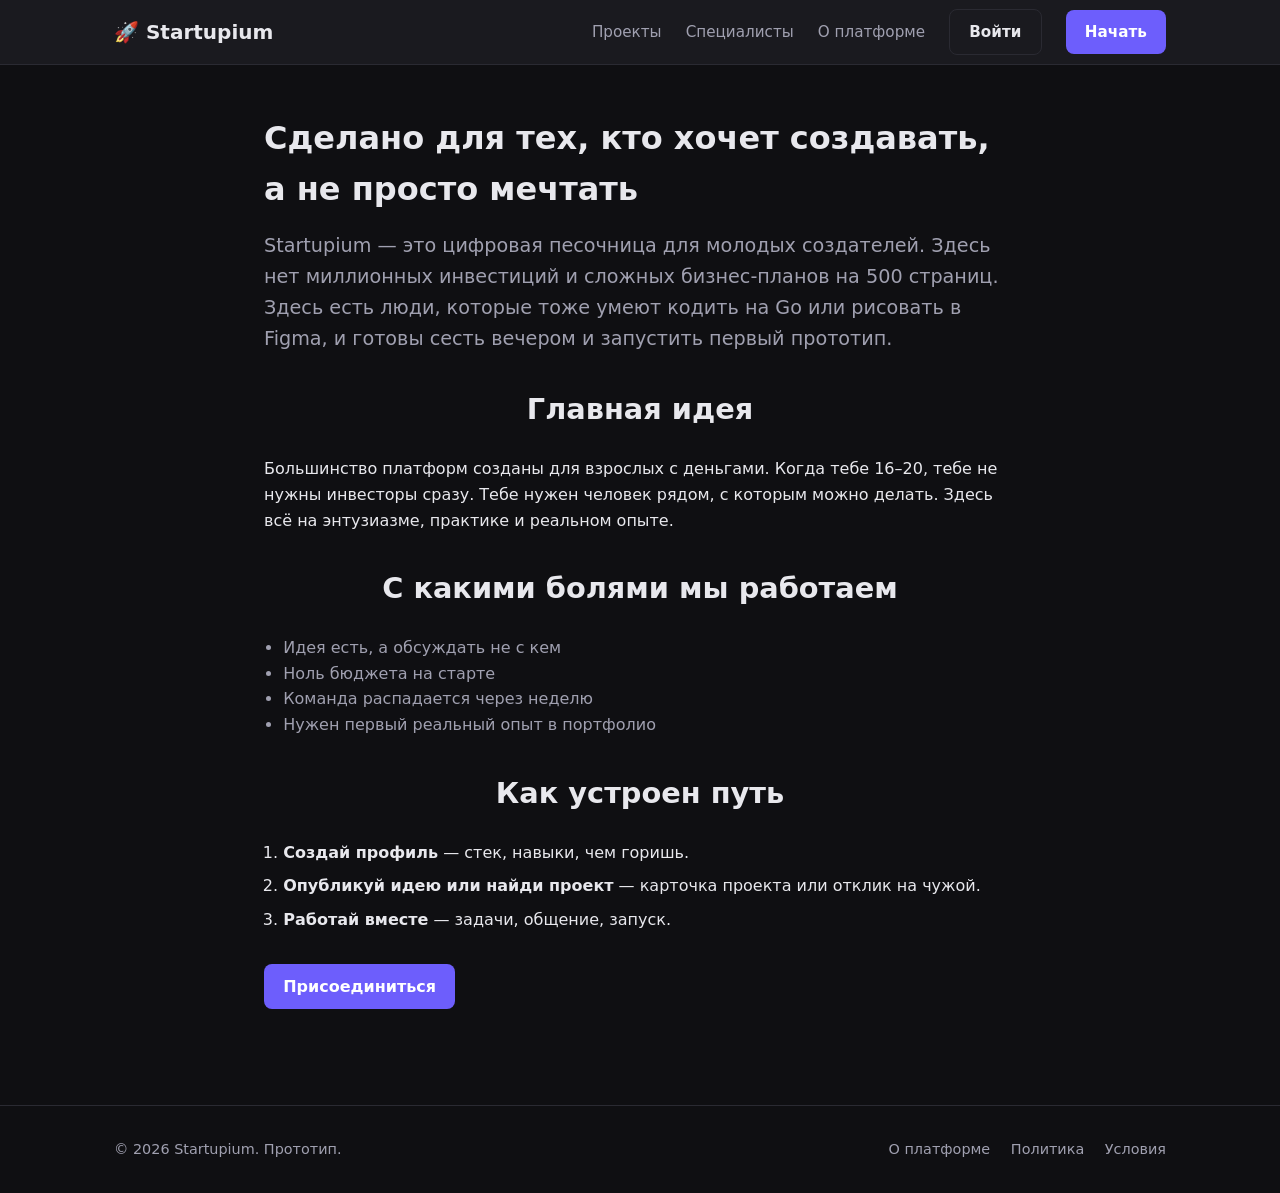
==== about.html @ 079ad67d "Add Startupium prototype website" ====
<!DOCTYPE html>
<html lang="ru">
<head>
  <meta charset="UTF-8">
  <meta name="viewport" content="width=device-width, initial-scale=1.0">
  <title>О платформе — Startupium</title>
  <link rel="stylesheet" href="styles.css">
</head>
<body>
  <header>
    <nav class="container">
      <a href="index.html" class="logo">🚀 Startupium</a>
      <div class="nav-links">
        <a href="startups.html">Проекты</a>
        <a href="developers.html">Специалисты</a>
        <a href="about.html">О платформе</a>
        <a href="login.html" class="btn-outline">Войти</a>
        <a href="register.html" class="btn">Начать</a>
      </div>
    </nav>
  </header>

  <main class="container" style="padding: 3rem 1.5rem; max-width: 800px;">
    <h1>Сделано для тех, кто хочет создавать, а не просто мечтать</h1>
    <p style="font-size: 1.2rem; color: var(--muted); margin: 1rem 0 2rem;">
      Startupium — это цифровая песочница для молодых создателей. Здесь нет миллионных инвестиций и сложных бизнес-планов на 500 страниц. Здесь есть люди, которые тоже умеют кодить на Go или рисовать в Figma, и готовы сесть вечером и запустить первый прототип.
    </p>

    <h2>Главная идея</h2>
    <p>Большинство платформ созданы для взрослых с деньгами. Когда тебе 16–20, тебе не нужны инвесторы сразу. Тебе нужен человек рядом, с которым можно делать. Здесь всё на энтузиазме, практике и реальном опыте.</p>

    <h2 style="margin-top: 2rem;">С какими болями мы работаем</h2>
    <ul style="margin: 1rem 0 2rem 1.2rem; color: var(--muted);">
      <li>Идея есть, а обсуждать не с кем</li>
      <li>Ноль бюджета на старте</li>
      <li>Команда распадается через неделю</li>
      <li>Нужен первый реальный опыт в портфолио</li>
    </ul>

    <h2>Как устроен путь</h2>
    <ol style="margin: 1rem 0 2rem 1.2rem;">
      <li style="margin-bottom: 0.5rem;"><strong>Создай профиль</strong> — стек, навыки, чем горишь.</li>
      <li style="margin-bottom: 0.5rem;"><strong>Опубликуй идею или найди проект</strong> — карточка проекта или отклик на чужой.</li>
      <li><strong>Работай вместе</strong> — задачи, общение, запуск.</li>
    </ol>

    <p style="margin-top: 2rem;"><a href="register.html" class="btn">Присоединиться</a></p>
  </main>

  <footer>
    <div class="container">
      <p>© 2026 Startupium. Прототип.</p>
      <div>
        <a href="about.html">О платформе</a>
        <a href="#">Политика</a>
        <a href="#">Условия</a>
      </div>
    </div>
  </footer>
</body>
</html>
---- styles.css ----
:root {
  --bg: #0f0f12;
  --surface: #1a1a1f;
  --text: #e8e8ed;
  --muted: #a0a0b0;
  --accent: #6d5efc;
  --accent-hover: #8577ff;
  --border: #2a2a32;
}

* { box-sizing: border-box; margin: 0; padding: 0; }
body {
  font-family: system-ui, -apple-system, BlinkMacSystemFont, "Segoe UI", Roboto, sans-serif;
  background: var(--bg);
  color: var(--text);
  line-height: 1.6;
}
.container { max-width: 1100px; margin: 0 auto; padding: 0 1.5rem; }
a { color: var(--accent); text-decoration: none; }
a:hover { color: var(--accent-hover); }

header {
  background: var(--surface);
  border-bottom: 1px solid var(--border);
  position: sticky; top: 0; z-index: 100;
}
nav {
  display: flex; justify-content: space-between; align-items: center;
  height: 64px;
}
.logo { font-weight: 700; font-size: 1.25rem; color: var(--text); }
.nav-links { display: flex; gap: 1.5rem; align-items: center; }
.nav-links a { color: var(--muted); font-size: 0.95rem; }
.nav-links a:hover { color: var(--text); }

.btn, .btn-outline {
  display: inline-block; padding: 0.6rem 1.2rem; border-radius: 8px;
  font-weight: 600; transition: all 0.2s;
}
.btn { background: var(--accent); color: white !important; }
.btn:hover { background: var(--accent-hover); }
.btn-outline { border: 1px solid var(--border); color: var(--text) !important; }
.btn-outline:hover { border-color: var(--accent); }

.hero {
  padding: 5rem 0 3rem;
  text-align: center;
}
.hero h1 { font-size: 3rem; line-height: 1.1; margin-bottom: 1rem; }
.hero p { font-size: 1.2rem; color: var(--muted); max-width: 600px; margin: 0 auto 2rem; }
.hero-actions { display: flex; gap: 1rem; justify-content: center; }

.features, .preview { padding: 3rem 0; }
h2 { font-size: 1.8rem; margin-bottom: 1.5rem; text-align: center; }
.grid { display: grid; grid-template-columns: repeat(auto-fit, minmax(280px, 1fr)); gap: 1.5rem; }
.card, .project-card {
  background: var(--surface);
  border: 1px solid var(--border);
  border-radius: 12px;
  padding: 1.5rem;
}
.card h3 { margin-bottom: 0.5rem; }
.cards-grid { display: grid; grid-template-columns: repeat(auto-fit, minmax(300px, 1fr)); gap: 1.5rem; }
.project-card { position: relative; }
.badge { position: absolute; top: 1rem; right: 1rem; background: var(--accent); color: white; font-size: 0.75rem; padding: 0.2rem 0.6rem; border-radius: 999px; }
.tags { display: flex; gap: 0.5rem; margin: 1rem 0; flex-wrap: wrap; }
.tags span { background: #2a2a32; padding: 0.2rem 0.6rem; border-radius: 6px; font-size: 0.8rem; color: var(--muted); }
.link { font-weight: 600; }

footer {
  border-top: 1px solid var(--border);
  padding: 2rem 0;
  margin-top: 3rem;
  color: var(--muted);
  font-size: 0.9rem;
}
footer .container { display: flex; justify-content: space-between; align-items: center; }
footer a { margin-left: 1rem; color: var(--muted); }

/* Forms */
.form-container {
  max-width: 400px; margin: 4rem auto; background: var(--surface);
  padding: 2rem; border-radius: 12px; border: 1px solid var(--border);
}
.form-container h1 { margin-bottom: 1.5rem; text-align: center; }
label { display: block; margin: 1rem 0 0.3rem; font-size: 0.9rem; }
input, textarea, select {
  width: 100%; padding: 0.7rem; border-radius: 8px; border: 1px solid var(--border);
  background: var(--bg); color: var(--text); font-size: 1rem;
}
input:focus, textarea:focus { outline: 2px solid var(--accent); }
.checkbox { display: flex; align-items: flex-start; gap: 0.5rem; margin: 1rem 0; font-size: 0.85rem; }
.checkbox input { width: auto; margin-top: 0.2rem; }

/* Lists */
.list { display: flex; flex-direction: column; gap: 1rem; }
.person-card, .startup-card {
  background: var(--surface); border: 1px solid var(--border); border-radius: 12px;
  padding: 1.2rem; display: flex; gap: 1rem; align-items: flex-start;
}
.avatar { width: 48px; height: 48px; border-radius: 50%; background: var(--accent); display: flex; align-items: center; justify-content: center; font-weight: 700; flex-shrink: 0; }
.meta { color: var(--muted); font-size: 0.85rem; margin-top: 0.3rem; }

@media (max-width: 700px) {
  .hero h1 { font-size: 2.2rem; }
  nav { flex-direction: column; height: auto; padding: 1rem 0; gap: 1rem; }
  .nav-links { flex-wrap: wrap; justify-content: center; }
  footer .container { flex-direction: column; gap: 1rem; text-align: center; }
}
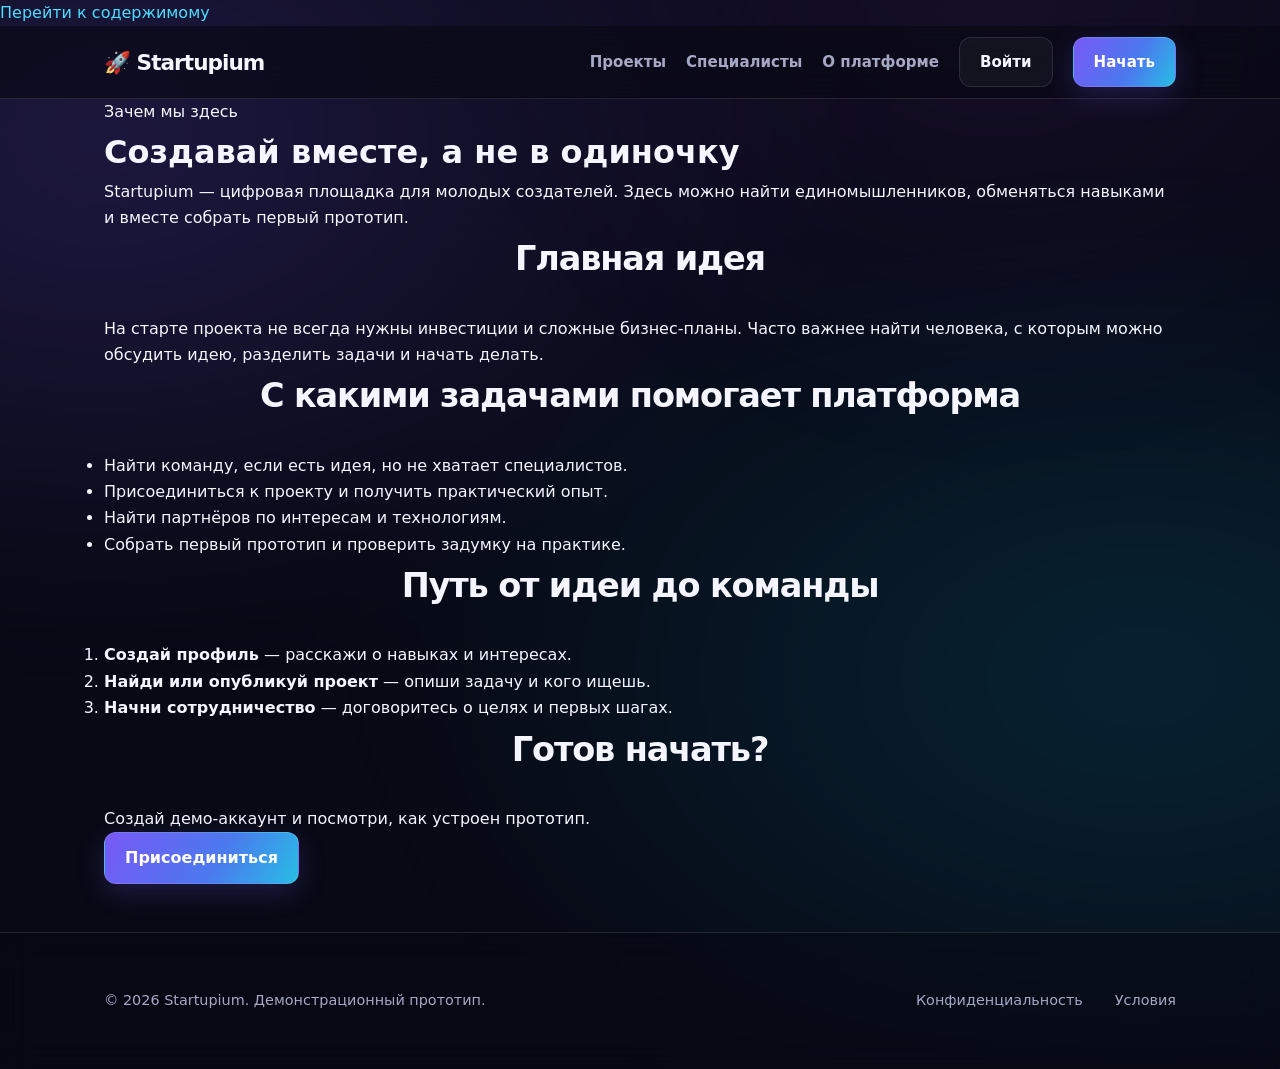
==== commit dc88d8cd: "Complete responsive Startupium prototype and authentication demo" ====
--- a/about.html
+++ b/about.html
@@ -1,61 +1,23 @@
-<!DOCTYPE html>
+<!doctype html>
 <html lang="ru">
 <head>
-  <meta charset="UTF-8">
-  <meta name="viewport" content="width=device-width, initial-scale=1.0">
-  <title>О платформе — Startupium</title>
-  <link rel="stylesheet" href="styles.css">
+  <meta charset="UTF-8"><meta name="viewport" content="width=device-width, initial-scale=1">
+  <meta name="theme-color" content="#080914"><meta name="description" content="Узнай, зачем создан Startupium и как платформа помогает находить команду для первых проектов.">
+  <title>О платформе — Startupium</title><link rel="stylesheet" href="styles.css">
 </head>
 <body>
-  <header>
-    <nav class="container">
-      <a href="index.html" class="logo">🚀 Startupium</a>
-      <div class="nav-links">
-        <a href="startups.html">Проекты</a>
-        <a href="developers.html">Специалисты</a>
-        <a href="about.html">О платформе</a>
-        <a href="login.html" class="btn-outline">Войти</a>
-        <a href="register.html" class="btn">Начать</a>
-      </div>
-    </nav>
-  </header>
-
-  <main class="container" style="padding: 3rem 1.5rem; max-width: 800px;">
-    <h1>Сделано для тех, кто хочет создавать, а не просто мечтать</h1>
-    <p style="font-size: 1.2rem; color: var(--muted); margin: 1rem 0 2rem;">
-      Startupium — это цифровая песочница для молодых создателей. Здесь нет миллионных инвестиций и сложных бизнес-планов на 500 страниц. Здесь есть люди, которые тоже умеют кодить на Go или рисовать в Figma, и готовы сесть вечером и запустить первый прототип.
-    </p>
-
-    <h2>Главная идея</h2>
-    <p>Большинство платформ созданы для взрослых с деньгами. Когда тебе 16–20, тебе не нужны инвесторы сразу. Тебе нужен человек рядом, с которым можно делать. Здесь всё на энтузиазме, практике и реальном опыте.</p>
-
-    <h2 style="margin-top: 2rem;">С какими болями мы работаем</h2>
-    <ul style="margin: 1rem 0 2rem 1.2rem; color: var(--muted);">
-      <li>Идея есть, а обсуждать не с кем</li>
-      <li>Ноль бюджета на старте</li>
-      <li>Команда распадается через неделю</li>
-      <li>Нужен первый реальный опыт в портфолио</li>
-    </ul>
-
-    <h2>Как устроен путь</h2>
-    <ol style="margin: 1rem 0 2rem 1.2rem;">
-      <li style="margin-bottom: 0.5rem;"><strong>Создай профиль</strong> — стек, навыки, чем горишь.</li>
-      <li style="margin-bottom: 0.5rem;"><strong>Опубликуй идею или найди проект</strong> — карточка проекта или отклик на чужой.</li>
-      <li><strong>Работай вместе</strong> — задачи, общение, запуск.</li>
-    </ol>
-
-    <p style="margin-top: 2rem;"><a href="register.html" class="btn">Присоединиться</a></p>
+  <a class="skip-link" href="#main">Перейти к содержимому</a>
+  <header class="site-header"><nav class="container site-nav" aria-label="Основная навигация">
+    <a class="logo" href="index.html">🚀 Startupium</a><div class="nav-links">
+      <a href="startups.html">Проекты</a><a href="developers.html">Специалисты</a><a href="about.html" aria-current="page">О платформе</a><a class="btn-outline" href="login.html">Войти</a><a class="btn" href="register.html">Начать</a>
+    </div>
+  </nav></header>
+  <main id="main" class="container page-main narrow">
+    <div class="page-heading align-left"><span class="eyebrow">Зачем мы здесь</span><h1>Создавай вместе, а не в одиночку</h1><p class="lead">Startupium — цифровая площадка для молодых создателей. Здесь можно найти единомышленников, обменяться навыками и вместе собрать первый прототип.</p></div>
+    <section class="content-section"><h2>Главная идея</h2><p>На старте проекта не всегда нужны инвестиции и сложные бизнес-планы. Часто важнее найти человека, с которым можно обсудить идею, разделить задачи и начать делать.</p></section>
+    <section class="content-section"><h2>С какими задачами помогает платформа</h2><ul class="feature-list"><li>Найти команду, если есть идея, но не хватает специалистов.</li><li>Присоединиться к проекту и получить практический опыт.</li><li>Найти партнёров по интересам и технологиям.</li><li>Собрать первый прототип и проверить задумку на практике.</li></ul></section>
+    <section class="content-section"><h2>Путь от идеи до команды</h2><ol class="feature-list"><li><strong>Создай профиль</strong> — расскажи о навыках и интересах.</li><li><strong>Найди или опубликуй проект</strong> — опиши задачу и кого ищешь.</li><li><strong>Начни сотрудничество</strong> — договоритесь о целях и первых шагах.</li></ol></section>
+    <div class="cta-panel"><div><h2>Готов начать?</h2><p>Создай демо-аккаунт и посмотри, как устроен прототип.</p></div><a class="btn" href="register.html">Присоединиться</a></div>
   </main>
-
-  <footer>
-    <div class="container">
-      <p>© 2026 Startupium. Прототип.</p>
-      <div>
-        <a href="about.html">О платформе</a>
-        <a href="#">Политика</a>
-        <a href="#">Условия</a>
-      </div>
-    </div>
-  </footer>
-</body>
-</html>+  <footer class="site-footer"><div class="container footer-inner"><p>© 2026 Startupium. Демонстрационный прототип.</p><nav aria-label="Информация"><a href="privacy.html">Конфиденциальность</a><a href="terms.html">Условия</a></nav></div></footer>
+</body></html>
--- a/styles.css
+++ b/styles.css
@@ -1,109 +1,68 @@
-:root {
-  --bg: #0f0f12;
-  --surface: #1a1a1f;
-  --text: #e8e8ed;
-  --muted: #a0a0b0;
-  --accent: #6d5efc;
-  --accent-hover: #8577ff;
-  --border: #2a2a32;
-}
-
-* { box-sizing: border-box; margin: 0; padding: 0; }
-body {
-  font-family: system-ui, -apple-system, BlinkMacSystemFont, "Segoe UI", Roboto, sans-serif;
-  background: var(--bg);
-  color: var(--text);
-  line-height: 1.6;
-}
-.container { max-width: 1100px; margin: 0 auto; padding: 0 1.5rem; }
-a { color: var(--accent); text-decoration: none; }
-a:hover { color: var(--accent-hover); }
-
-header {
-  background: var(--surface);
-  border-bottom: 1px solid var(--border);
-  position: sticky; top: 0; z-index: 100;
-}
-nav {
-  display: flex; justify-content: space-between; align-items: center;
-  height: 64px;
-}
-.logo { font-weight: 700; font-size: 1.25rem; color: var(--text); }
-.nav-links { display: flex; gap: 1.5rem; align-items: center; }
-.nav-links a { color: var(--muted); font-size: 0.95rem; }
-.nav-links a:hover { color: var(--text); }
-
-.btn, .btn-outline {
-  display: inline-block; padding: 0.6rem 1.2rem; border-radius: 8px;
-  font-weight: 600; transition: all 0.2s;
-}
-.btn { background: var(--accent); color: white !important; }
-.btn:hover { background: var(--accent-hover); }
-.btn-outline { border: 1px solid var(--border); color: var(--text) !important; }
-.btn-outline:hover { border-color: var(--accent); }
-
-.hero {
-  padding: 5rem 0 3rem;
-  text-align: center;
-}
-.hero h1 { font-size: 3rem; line-height: 1.1; margin-bottom: 1rem; }
-.hero p { font-size: 1.2rem; color: var(--muted); max-width: 600px; margin: 0 auto 2rem; }
-.hero-actions { display: flex; gap: 1rem; justify-content: center; }
-
-.features, .preview { padding: 3rem 0; }
-h2 { font-size: 1.8rem; margin-bottom: 1.5rem; text-align: center; }
-.grid { display: grid; grid-template-columns: repeat(auto-fit, minmax(280px, 1fr)); gap: 1.5rem; }
-.card, .project-card {
-  background: var(--surface);
-  border: 1px solid var(--border);
-  border-radius: 12px;
-  padding: 1.5rem;
-}
-.card h3 { margin-bottom: 0.5rem; }
-.cards-grid { display: grid; grid-template-columns: repeat(auto-fit, minmax(300px, 1fr)); gap: 1.5rem; }
-.project-card { position: relative; }
-.badge { position: absolute; top: 1rem; right: 1rem; background: var(--accent); color: white; font-size: 0.75rem; padding: 0.2rem 0.6rem; border-radius: 999px; }
-.tags { display: flex; gap: 0.5rem; margin: 1rem 0; flex-wrap: wrap; }
-.tags span { background: #2a2a32; padding: 0.2rem 0.6rem; border-radius: 6px; font-size: 0.8rem; color: var(--muted); }
-.link { font-weight: 600; }
-
-footer {
-  border-top: 1px solid var(--border);
-  padding: 2rem 0;
-  margin-top: 3rem;
-  color: var(--muted);
-  font-size: 0.9rem;
-}
-footer .container { display: flex; justify-content: space-between; align-items: center; }
-footer a { margin-left: 1rem; color: var(--muted); }
-
-/* Forms */
-.form-container {
-  max-width: 400px; margin: 4rem auto; background: var(--surface);
-  padding: 2rem; border-radius: 12px; border: 1px solid var(--border);
-}
-.form-container h1 { margin-bottom: 1.5rem; text-align: center; }
-label { display: block; margin: 1rem 0 0.3rem; font-size: 0.9rem; }
-input, textarea, select {
-  width: 100%; padding: 0.7rem; border-radius: 8px; border: 1px solid var(--border);
-  background: var(--bg); color: var(--text); font-size: 1rem;
-}
-input:focus, textarea:focus { outline: 2px solid var(--accent); }
-.checkbox { display: flex; align-items: flex-start; gap: 0.5rem; margin: 1rem 0; font-size: 0.85rem; }
-.checkbox input { width: auto; margin-top: 0.2rem; }
-
-/* Lists */
-.list { display: flex; flex-direction: column; gap: 1rem; }
-.person-card, .startup-card {
-  background: var(--surface); border: 1px solid var(--border); border-radius: 12px;
-  padding: 1.2rem; display: flex; gap: 1rem; align-items: flex-start;
-}
-.avatar { width: 48px; height: 48px; border-radius: 50%; background: var(--accent); display: flex; align-items: center; justify-content: center; font-weight: 700; flex-shrink: 0; }
-.meta { color: var(--muted); font-size: 0.85rem; margin-top: 0.3rem; }
-
-@media (max-width: 700px) {
-  .hero h1 { font-size: 2.2rem; }
-  nav { flex-direction: column; height: auto; padding: 1rem 0; gap: 1rem; }
-  .nav-links { flex-wrap: wrap; justify-content: center; }
-  footer .container { flex-direction: column; gap: 1rem; text-align: center; }
-}+:root{--bg:#080914;--surface:rgba(18,20,38,.62);--surface-solid:#141629;--text:#f4f5ff;--muted:#a4a8c4;--accent:#8b6cff;--accent-2:#4bdcff;--border:rgba(255,255,255,.11);--glass:rgba(255,255,255,.055);--success:#52d6a0;--danger:#ff718c}
+*{box-sizing:border-box;margin:0;padding:0}
+html{scroll-behavior:smooth}
+body{font-family:Inter,ui-sans-serif,system-ui,-apple-system,BlinkMacSystemFont,"Segoe UI",sans-serif;background:var(--bg);color:var(--text);line-height:1.65;min-height:100vh;overflow-x:hidden;isolation:isolate}
+body:before,body:after{content:"";position:fixed;inset:-20%;z-index:-1;pointer-events:none;filter:blur(65px);opacity:.7}
+body:before{background:radial-gradient(ellipse at 20% 25%,rgba(124,92,255,.28),transparent 38%),radial-gradient(ellipse at 78% 68%,rgba(0,205,255,.2),transparent 40%);animation:ambientDrift 24s ease-in-out infinite alternate}
+body:after{background:radial-gradient(ellipse at 70% 10%,rgba(168,85,247,.14),transparent 32%);animation:ambientDrift 30s ease-in-out infinite alternate-reverse}
+@keyframes ambientDrift{0%{transform:translate3d(-2%,0,0) scale(1)}100%{transform:translate3d(2%,2%,0) scale(1.12)}}
+@keyframes fadeUp{from{opacity:0;transform:translateY(18px)}to{opacity:1;transform:translateY(0)}}
+@keyframes pulseGlow{0%,100%{box-shadow:0 8px 28px rgba(124,92,255,.22)}50%{box-shadow:0 12px 38px rgba(75,220,255,.25)}}
+@keyframes spin{to{transform:rotate(360deg)}}
+.container{width:min(1120px,100%);margin-inline:auto;padding-inline:1.5rem}
+a{color:var(--accent-2);text-decoration:none;transition:color .22s ease,opacity .22s ease}
+a:hover{color:#b7a8ff}
+header{position:sticky;top:0;z-index:20;background:rgba(8,9,20,.64);backdrop-filter:blur(22px);-webkit-backdrop-filter:blur(22px);border-bottom:1px solid var(--border)}
+nav{min-height:72px;display:flex;justify-content:space-between;align-items:center;gap:1rem}
+.logo{font-size:1.35rem;font-weight:850;letter-spacing:-.045em;color:var(--text)}
+.nav-links{display:flex;align-items:center;gap:1.25rem;flex-wrap:wrap}
+.nav-links a{color:var(--muted);font-size:.94rem;font-weight:550}
+.nav-links a:hover{color:var(--text)}
+.btn,.btn-outline{display:inline-flex;align-items:center;justify-content:center;gap:.5rem;padding:.72rem 1.25rem;border-radius:12px;font:inherit;font-weight:700;cursor:pointer;transition:transform .22s ease,box-shadow .22s ease,border-color .22s ease,background .22s ease; text-decoration:none}
+.btn{border:1px solid rgba(255,255,255,.12);background:linear-gradient(120deg,#7859f6,#4b79ee 58%,#28bde5);color:white!important;box-shadow:0 8px 28px rgba(103,91,240,.24)}
+.btn:hover{transform:translateY(-2px);box-shadow:0 14px 34px rgba(103,91,240,.34)}
+.btn:active,.btn-outline:active{transform:translateY(0) scale(.98)}
+.btn-outline{border:1px solid var(--border);background:rgba(255,255,255,.045);color:var(--text)!important;backdrop-filter:blur(12px)}
+.btn-outline:hover{border-color:rgba(139,108,255,.6);background:rgba(139,108,255,.1);transform:translateY(-2px)}
+.hero{padding:clamp(5rem,10vw,8rem) 0 4rem;text-align:center}
+.hero .container{animation:fadeUp .8s both}
+.hero h1{font-size:clamp(2.55rem,6vw,4.5rem);line-height:1.04;letter-spacing:-.055em;margin-bottom:1.35rem;background:linear-gradient(120deg,#fff 20%,#b8b4ff 55%,#65e3ff);-webkit-background-clip:text;background-clip:text;color:transparent}
+.hero p{max-width:680px;margin:0 auto 2.2rem;color:var(--muted);font-size:clamp(1.03rem,2vw,1.22rem)}
+.hero-actions{display:flex;justify-content:center;gap:.9rem;flex-wrap:wrap}
+.features,.preview{padding:3.5rem 0}
+h2{font-size:clamp(1.6rem,3vw,2.1rem);letter-spacing:-.035em;text-align:center;margin-bottom:1.8rem}
+.grid,.cards-grid{display:grid;grid-template-columns:repeat(auto-fit,minmax(min(100%,270px),1fr));gap:1.2rem}
+.card,.project-card,.person-card,.startup-card,.form-container{background:linear-gradient(145deg,rgba(255,255,255,.075),rgba(255,255,255,.025));backdrop-filter:blur(20px);-webkit-backdrop-filter:blur(20px);border:1px solid var(--border);border-radius:20px;box-shadow:0 18px 55px rgba(0,0,0,.16)}
+.card,.project-card{padding:1.6rem;transition:transform .28s ease,border-color .28s ease,background .28s ease;animation:fadeUp .65s both}
+.card:hover,.project-card:hover,.person-card:hover,.startup-card:hover{transform:translateY(-5px);border-color:rgba(139,108,255,.4);background-color:rgba(255,255,255,.07)}
+.card h3{margin-bottom:.55rem}.card p,.project-card p{color:var(--muted)}
+.cards-grid{grid-template-columns:repeat(auto-fit,minmax(min(100%,310px),1fr))}
+.project-card{position:relative}.badge{position:absolute;right:1rem;top:1rem;padding:.24rem .7rem;border-radius:99px;background:rgba(139,108,255,.18);border:1px solid rgba(139,108,255,.35);color:#d9d0ff;font-size:.76rem;font-weight:700}
+.tags{display:flex;gap:.5rem;flex-wrap:wrap;margin:1rem 0}.tags span{padding:.25rem .7rem;border-radius:8px;background:rgba(255,255,255,.055);border:1px solid var(--border);color:var(--muted);font-size:.8rem}
+.link{font-weight:700}
+footer{margin-top:3rem;padding:2rem 0;border-top:1px solid var(--border);background:rgba(8,9,20,.42);backdrop-filter:blur(16px);color:var(--muted);font-size:.9rem}
+footer .container{display:flex;justify-content:space-between;align-items:center;gap:1rem}footer a{margin-left:1rem;color:var(--muted)}
+.form-container{width:min(460px,calc(100% - 2rem));margin:clamp(2rem,7vh,4.5rem) auto;padding:clamp(1.4rem,5vw,2.35rem);animation:fadeUp .65s both}
+.form-container h1{text-align:center;font-size:2rem;letter-spacing:-.04em;margin-bottom:.35rem}
+.form-subtitle{text-align:center;color:var(--muted);margin-bottom:1.7rem}
+.form-container label:not(.checkbox){display:block;margin:1rem 0 .4rem;font-size:.9rem;font-weight:650;color:#e6e7f5}
+input,textarea,select{width:100%;padding:.85rem 1rem;border:1px solid rgba(255,255,255,.12);border-radius:12px;background:rgba(5,7,18,.45);color:var(--text);font:inherit;outline:none;transition:border-color .2s,box-shadow .2s,background .2s}
+input::placeholder{color:#737994}
+input:focus,textarea:focus,select:focus{border-color:var(--accent);background:rgba(5,7,18,.65);box-shadow:0 0 0 4px rgba(139,108,255,.13)}
+input[aria-invalid=true]{border-color:var(--danger)}
+.checkbox{display:flex;align-items:flex-start;gap:.65rem;margin:1rem 0;color:var(--muted);font-size:.82rem;line-height:1.45}
+.checkbox input{width:17px;height:17px;flex:0 0 17px;margin-top:.12rem;accent-color:var(--accent)}
+.form-submit{width:100%;margin-top:1.1rem;min-height:48px}
+.form-submit[disabled]{opacity:.7;cursor:wait}
+.form-message{display:none;margin-top:1rem;padding:.8rem 1rem;border-radius:12px;font-size:.9rem}
+.form-message.is-visible{display:block;animation:fadeUp .25s both}
+.form-message.error{color:#ffc0cc;background:rgba(255,85,120,.1);border:1px solid rgba(255,113,140,.25)}
+.form-message.success{color:#a9f5d4;background:rgba(65,210,150,.1);border:1px solid rgba(82,214,160,.25)}
+.form-footnote{text-align:center;margin-top:1.4rem;color:var(--muted);font-size:.9rem}
+.prototype-note{margin-top:1rem;padding:.8rem 1rem;border:1px solid rgba(255,204,112,.2);border-radius:12px;background:rgba(255,190,80,.06);color:#d9c9a7;font-size:.78rem}
+.list{display:flex;flex-direction:column;gap:1rem}
+.person-card,.startup-card{display:flex;align-items:flex-start;gap:1rem;padding:1.3rem;transition:transform .25s,border-color .25s}
+.avatar{width:52px;height:52px;flex:0 0 52px;border-radius:16px;display:grid;place-items:center;background:linear-gradient(135deg,var(--accent),var(--accent-2));font-weight:800;font-size:1.1rem}
+.meta{color:var(--muted);font-size:.85rem;margin-top:.3rem}
+@media(max-width:700px){nav{padding-block:1rem;flex-direction:column}.nav-links{justify-content:center;gap:.75rem}.hero{padding-top:4rem}.hero h1{font-size:2.65rem}footer .container{flex-direction:column;text-align:center}footer a{margin:0 .45rem}.person-card,.startup-card{padding:1rem}}
+@media(prefers-reduced-motion:reduce){*,*::before,*::after{scroll-behavior:auto!important;animation-duration:.01ms!important;animation-iteration-count:1!important;transition-duration:.01ms!important}}
